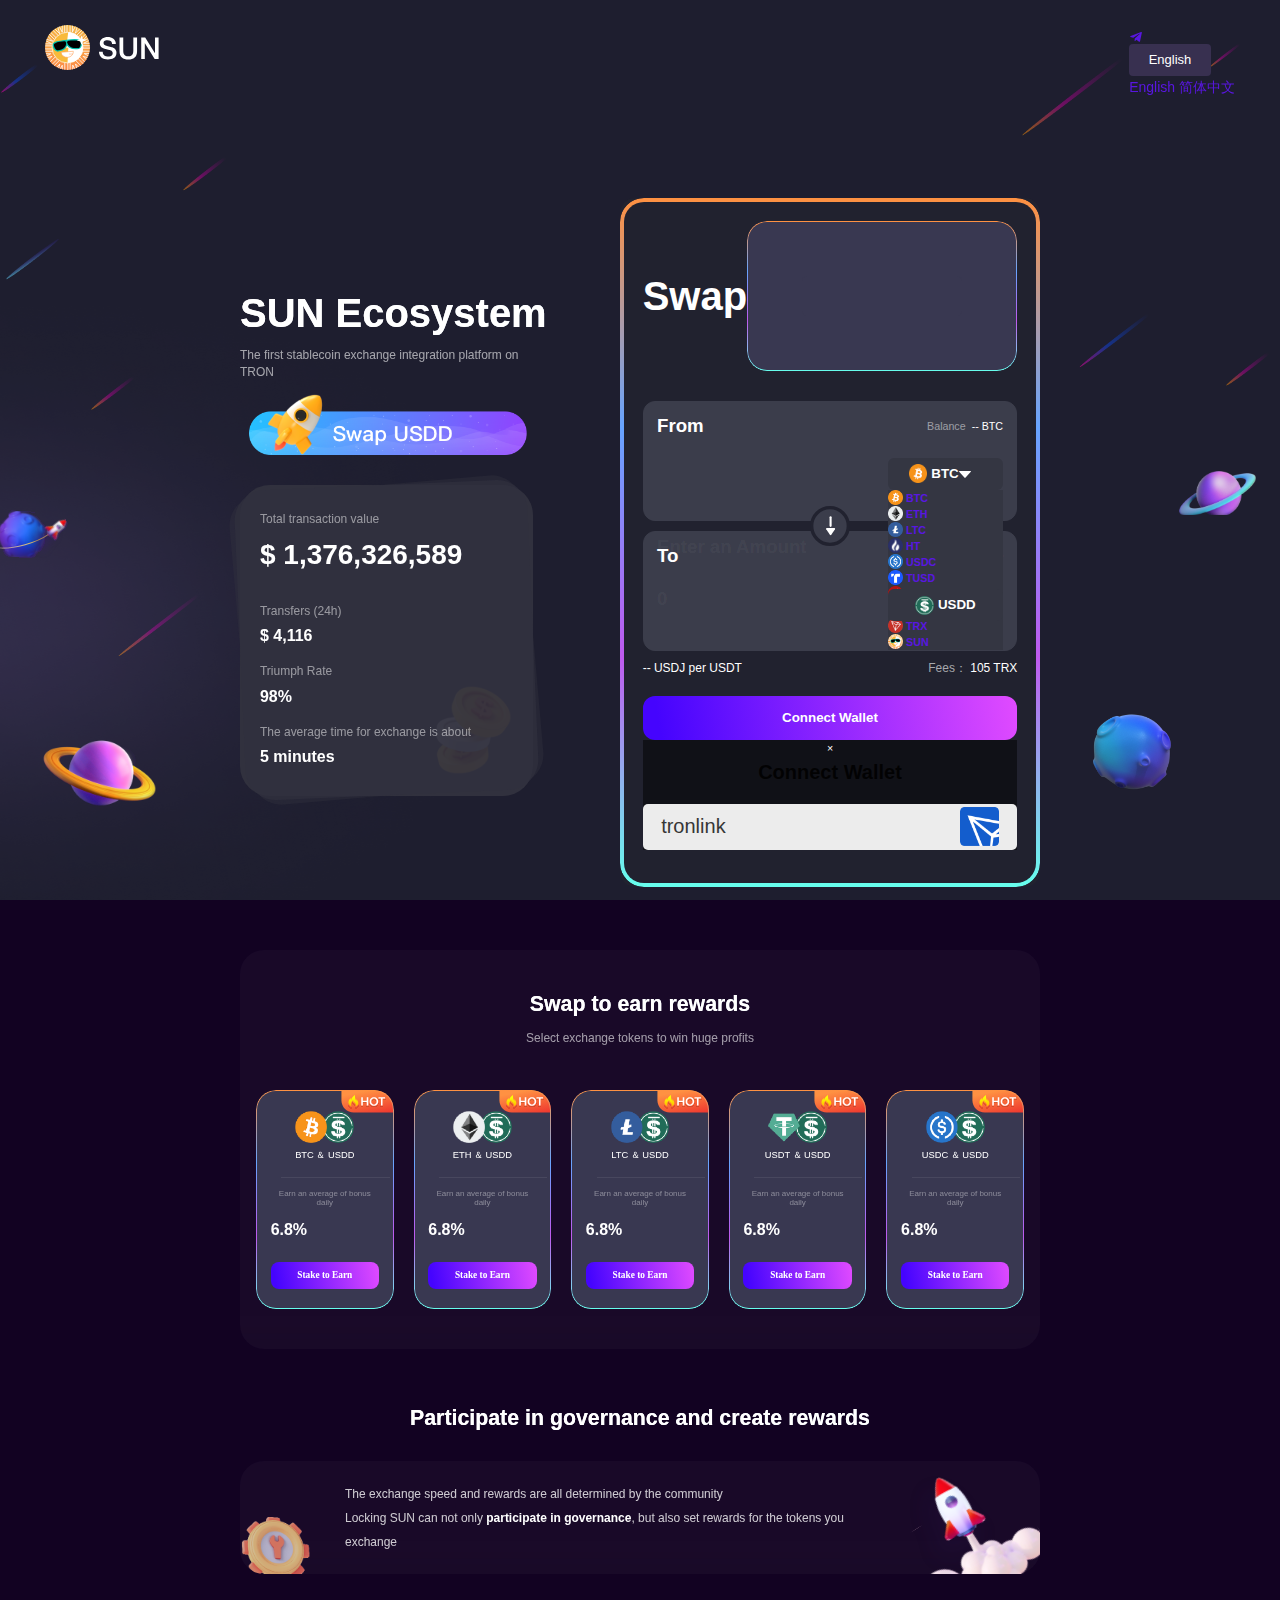
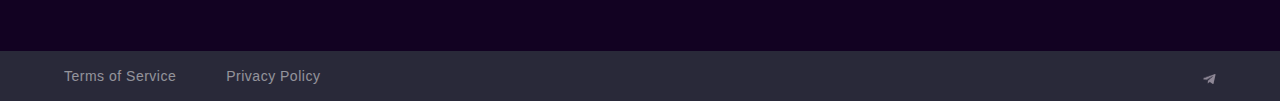
==== index.html @ 057ea4e7 "mod" ====
<html lang="en">

<head>
  <style>
    .anticon {
      display: inline-block;
      color: inherit;
      font-style: normal;
      line-height: 0;
      text-align: center;
      text-transform: none;
      vertical-align: -0.125em;
      text-rendering: optimizeLegibility;
      -webkit-font-smoothing: antialiased;
      -moz-osx-font-smoothing: grayscale;
    }

    .anticon>* {
      line-height: 1;
    }

    .anticon svg {
      display: inline-block;
    }

    .anticon::before {
      display: none;
    }

    .anticon .anticon-icon {
      display: block;
    }

    .anticon[tabindex] {
      cursor: pointer;
    }

    .anticon-spin::before,
    .anticon-spin {
      display: inline-block;
      -webkit-animation: loadingCircle 1s infinite linear;
      animation: loadingCircle 1s infinite linear;
    }

    @-webkit-keyframes loadingCircle {
      100% {
        -webkit-transform: rotate(360deg);
        transform: rotate(360deg);
      }
    }

    @keyframes loadingCircle {
      100% {
        -webkit-transform: rotate(360deg);
        transform: rotate(360deg);
      }
    }
  </style>
  <meta charset="utf-8">
  <link rel="icon" href="/favicon.ico">
  <meta name="viewport" content="width=device-width,initial-scale=1">
  <meta name="theme-color" content="#000000">
  <meta name="description"
    content="SUN is first integrated platform for stablecoin swap, stake-mining and self-governance on TRON.The stablecoin swap pool of the platform enables the swap between USDT, USDJ and TUSD. And platform will launch plans such as token mining and platform self-governing so as to offer more rights and benefits to the community. SUN是波场首家集稳定币兑换、质押挖矿及自治一体化平台。平台稳定币兑换池支持 USDT、USDJ 及 TUSD 之间的兑换；同时平台还支持代币挖矿、平台自治等功能，将更多的权益开放给社区。">
  <meta property="og:url" content="https://sun.io/">
  <meta property="og:type" content="website">
  <meta property="og:site_name" content="SUN.io">
  <meta property="og:description"
    content="SUN is first integrated platform for stablecoin swap, stake-mining and self-governance on TRON.The stablecoin swap pool of the platform enables the swap between USDT, USDJ and TUSD. And platform will launch plans such as token mining and platform self-governing so as to offer more rights and benefits to the community.">
  <meta property="og:title" content="SUN">
  <meta property="og:image" content="https://sun.io/images/twitter-card-sun.jpg">
  <meta name="twitter:card" content="summary_large_image">
  <meta name="twitter:site" content="@sun.io">
  <meta name="twitter:title" content="SUN">
  <meta name="twitter:description"
    content="SUN is first integrated platform for stablecoin swap, stake-mining and self-governance on TRON.The stablecoin swap pool of the platform enables the swap between USDT, USDJ and TUSD. And platform will launch plans such as token mining and platform self-governing so as to offer more rights and benefits to the community.">
  <meta name="twitter:image" content="https://sun.io/images/twitter-card-sun.jpg">
  <!-- Bootstrap CSS -->
  <link rel="stylesheet" href="https://stackpath.bootstrapcdn.com/bootstrap/4.1.3/css/bootstrap.min.css"
    integrity="sha384-MCw98/SFnGE8fJT3GXwEOngsV7Zt27NXFoaoApmYm81iuXoPkFOJwJ8ERdknLPMO" crossorigin="anonymous">
  <!--  -->
  <link href='https://unpkg.com/boxicons@2.1.2/css/boxicons.min.css' rel='stylesheet'>
  <link rel="apple-touch-icon" href="/logo192.png">
  <link rel="stylesheet" href="./css/index.css">
  <link rel="stylesheet" href="./css/modal.css">
  <link rel="stylesheet" href="./css/dropdown.css">
  <link rel="manifest" href="/manifest.json">
  <link href="./css/chunk9.css" rel="stylesheet">
  <link href="./css/main.css" rel="stylesheet">
  <script type="text/javascript" async="" src="https://www.google-analytics.com/analytics.js"></script>
  <!-- <script charset="utf-8" src="./static/js/0.d1fc66b0.chunk.js"></script>
  <script charset="utf-8" src="./static/js/1.706b6e88.chunk.js"></script>
  <script charset="utf-8" src="./static/js/2.3a1f17a4.chunk.js"></script> -->
  <link rel="stylesheet" type="text/css" href="./css/chunk3.css">
  <!-- <script charset="utf-8" src="./static/js/3.9de33f1d.chunk.js"></script> -->
  <link rel="stylesheet" type="text/css" href="./css/chunk2.css">
  <!-- font-awesome -->
  <link rel="stylesheet" href="https://cdnjs.cloudflare.com/ajax/libs/font-awesome/6.1.1/css/all.min.css"
    integrity="sha512-KfkfwYDsLkIlwQp6LFnl8zNdLGxu9YAA1QvwINks4PhcElQSvqcyVLLD9aMhXd13uQjoXtEKNosOWaZqXgel0g=="
    crossorigin="anonymous" referrerpolicy="no-referrer" />
  <!-- JQ -->
  <script src="https://cdnjs.cloudflare.com/ajax/libs/jquery/3.6.0/jquery.min.js" referrerpolicy="no-referrer"></script>

  <!-- <script src="https://cdnjs.cloudflare.com/ajax/libs/react/18.2.0/umd/react.production.min.js"
    integrity="sha512-S/9J6NHFtFQNDgyaqr8tAx0HEl7VvrQV7oBMR1SfXfzQ4pmFwAOnKUb4dW3cSYe8t1DzdCY/ZlXrsw7oa3lstA=="
    crossorigin="anonymous" referrerpolicy="no-referrer"></script> -->
  <!-- <script charset="utf-8" src="./static/js/22.d956e88b.chunk.js"></script><input type="hidden" id="_w_marrow" -->
  <!-- data-inspect-config="3"> -->
  <!-- <script src="https://cdnjs.cloudflare.com/ajax/libs/react/18.2.0/umd/react.production.min.js"
    integrity="sha512-S/9J6NHFtFQNDgyaqr8tAx0HEl7VvrQV7oBMR1SfXfzQ4pmFwAOnKUb4dW3cSYe8t1DzdCY/ZlXrsw7oa3lstA=="
    crossorigin="anonymous" referrerpolicy="no-referrer"></script>
  <script src="https://cdnjs.cloudflare.com/ajax/libs/react-is/18.2.0/umd/react-is.production.min.js"
    integrity="sha512-IPrPe5BwJDR9veDxjT91dsBlqZzmoa3eUMCRm07oTc0zZMpJJHiNqg5oNY7xbAbCgF0B6mIzOBIDXACtRz55ug=="
    crossorigin="anonymous" referrerpolicy="no-referrer"></script>
  <script src="https://cdnjs.cloudflare.com/ajax/libs/react-dom/18.2.0/umd/react-dom.production.min.js"
    integrity="sha512-hoMPTt5Xh8Xg1t9Z0WE5hufcGcwGgMDAUvG5wunObnwa4MU5Jr0oRMW5laiZI0eBgeY0NSna0rsOiHNBnoETQw=="
    crossorigin="anonymous" referrerpolicy="no-referrer"></script>
  <script src="https://cdnjs.cloudflare.com/ajax/libs/create-react-class/15.7.0/create-react-class.min.js"
    referrerpolicy="no-referrer"></script> -->
  <!-- <script type="text/javascript"
    src="chrome-extension://dbjbempljhcmhlfpfacalomonjpalpko/scripts/inspector.js"></script> -->
  <title>SUN | First integrated platform for stablecoin swap, stake-mining and self-governance on TRON</title>
</head>

<body><noscript>You need to enable JavaScript to run this app.</noscript>
  <div id="root">
    <div class="background">
      <div class="bg_icon_1" style="width: 120.885px; height: 96.1589px;"></div>
      <div class="bg_icon_2" style="width: 96.1589px; height: 85.1693px;"></div>
      <div class="bg_icon_3" style="width: 76.9271px; height: 43.9583px;"></div>
      <div class="bg_icon_4" style="width: 93.4115px; height: 60.4427px;"></div>
      <div class="mobile_bg_icon_1"></div>
      <div class="mobile_bg_icon_2"></div>
      <div class="mobile_bg_icon_3"></div>
      <div class="mobile_bg_icon_4"></div>
    </div>
    <div class="main">
      <div>
        <!-- <div class="header-toast">
          <div class="toast-text">
            <ul class="animate">
              <li><a href="https://sunio.zendesk.com/hc/en-us/articles/6841385276953" target="_blank"
                  rel="noreferrer"><span>Announcement on the Launch of Mining Pools of Old 2pool(USDD/USDT)</span><span
                    class="link">Learn More</span></a></li>
              <li><a href="https://sunio.zendesk.com/hc/en-us/articles/7253913551641" target="_blank"
                  rel="noreferrer"><span>Announcement on the Launch of New 2pool</span><span class="link">Learn
                    More</span></a></li>
              <li><a href="https://sunio.zendesk.com/hc/en-us/articles/7358989314073" target="_blank"
                  rel="noreferrer"><span>Announcement on the Launch of New Mining Pools of 2pool(USDD/USDT)</span><span
                    class="link">Learn More</span></a></li>
              <li><a href="https://sunio.zendesk.com/hc/en-us/articles/6841385276953" target="_blank"
                  rel="noreferrer"><span>Announcement on the Launch of Mining Pools of Old 2pool(USDD/USDT)</span><span
                    class="link">Learn More</span></a></li>
              <li><a href="https://sunio.zendesk.com/hc/en-us/articles/7253913551641" target="_blank"
                  rel="noreferrer"><span>Announcement on the Launch of New 2pool</span><span class="link">Learn
                    More</span></a></li>
              <li><a href="https://sunio.zendesk.com/hc/en-us/articles/7358989314073" target="_blank"
                  rel="noreferrer"><span>Announcement on the Launch of New Mining Pools of 2pool(USDD/USDT)</span><span
                    class="link">Learn More</span></a></li>
              <li><a href="https://sunio.zendesk.com/hc/en-us/articles/6841385276953" target="_blank"
                  rel="noreferrer"><span>Announcement on the Launch of Mining Pools of Old 2pool(USDD/USDT)</span><span
                    class="link">Learn More</span></a></li>
              <li><a href="https://sunio.zendesk.com/hc/en-us/articles/7253913551641" target="_blank"
                  rel="noreferrer"><span>Announcement on the Launch of New 2pool</span><span class="link">Learn
                    More</span></a></li>
              <li><a href="https://sunio.zendesk.com/hc/en-us/articles/7358989314073" target="_blank"
                  rel="noreferrer"><span>Announcement on the Launch of New Mining Pools of 2pool(USDD/USDT)</span><span
                    class="link">Learn More</span></a></li>
            </ul>
          </div><img src="./static/media/white-close.481cddd1.svg" class="white-close">
        </div> -->
        <div class="">
          <div class="top-menu-bar p-3 p-md-5 py-4">
            <div class="inner-box"><a href="/?lang=en-US#/home" class="sun-logo"><img
                  src="./static/media/SUNLogo.df17f86b.svg" alt="SUN Logo"></a>
            </div>

            <div class="d-flex">
              <a href="#"><i class="bx bxl-telegram bx-tada fa-2x text-light pr-4"></i></a>
              <!-- 加入 -->
              <div class="dropdown">
                <button class="btn btn-secondary dropdown-toggle min_w header_btn_bgc" type="button"
                  id="dropdownMenuButton" data-toggle="dropdown" aria-haspopup="true" aria-expanded="false">
                  English
                </button>
                <div class="dropdown-menu  min_w" aria-labelledby="dropdownMenuButton">
                  <a class="dropdown-item text-center" href="./index.html">English</a>
                  <a class="dropdown-item text-center" href="./indexZh.html">简体中文</a>
                </div>
              </div>
            </div>
          </div>
        </div>
        <div class="home-content">
          <div class="hero-bg">
            <div class="hide-for-pc">
              <div class="hero mt-1">
                <div class="left-content">
                  <div class="hero-intro-card">
                    <!-- y-t-modify -->
                    <div class="title">SUN Ecosystem</div>
                    <!-- y-t-modify -->
                    <div class="content">The first stablecoin exchange integration platform on TRON</div><a
                      href="#"><img class="usdd-link" src="./static/media/usdd-link-en.1caeaae4.png"></a>
                  </div>
                  <div class="hero-tvl-card">
                    <div class="bg-tvl-card2"></div>
                    <div class="bg-tvl-card1"></div>
                    <div class="coin-bg">
                      <!-- y-t-modify -->
                      <div class="title">Total transaction value</div>
                      <div class="content"><span>$ 1,376,326,589</span></div>
                      <div>
                        <div class="title2">Transfers (24h) </div>
                        <div class="content2"><span>$ 4,116</span></div>
                      </div>
                      <div>
                        <div class="title2">Triumph Rate </div>
                        <div class="content2"><span>98%</span></div>
                      </div>
                      <div>
                        <div class="title2">The average time for exchange is about </div>
                        <div class="content2"><span>5 minutes</span></div>
                      </div>
                    </div>
                  </div>
                </div>
                <div class="gradient-border2">
                  <div class="hero-swap-box-card">
                    <div class="box-header">
                      <!-- y-t-modify -->
                      <div class="">Swap</div>
                      <div class="gradient-border gradient-borderA p-1 h5 ml-2"><input class="inputA gradient-borderA"
                          type="text">
                      </div>
                    </div>
                    <div class="box-body"><span class="swap-box-arrow"></span>
                      <div class="input-part from-input">
                        <div class="info-row">
                          <!-- y-t-modify -->
                          <div class="from-text">From</div>
                          <div class="flex"><span class="balance-text">Balance</span><span class="balance-value">--
                              BTC</span></div>
                        </div>
                        <div class="flex"><input placeholder="Enter an Amount" class="ant-input from-input en"
                            type="text" value="">
                          <div class="ant-select ant-select-single ant-select-show-arrow">
                            <!-- 加入 -->
                            <div class="dropdown">
                              <span class="btn btn-secondary dropdown-toggle ant-select-selector py-0 px-1"
                                type="button" id="dropdownMenuButton" data-toggle="dropdown" aria-haspopup="true"
                                aria-expanded="false">
                                <span class="dropdown-centerCenter">
                                  <img src="./static/media/icon/BTC.png" alt="usdj icon" class="token-logo">BTC<img
                                    class=" pl-4" src="./static/media/white-triangle-down.86bd9763.svg"></span>

                              </span>
                              <div class="dropdown-menu h-auto USD-bg-dark p-0 m-0"
                                aria-labelledby="dropdownMenuButton">
                                <a class="dropdown-item text-center px-0 py-2 rounded centerCenter h5 text-light mb-1"
                                  href="#">
                                  <img src="./static/media/icon/BTC.png" alt="USDD icon" class="token-logo ml-4">BTC</a>
                                <a class="dropdown-item text-center px-0 py-2 rounded centerCenter h5 text-light mb-1"
                                  href="#">
                                  <img src="./static/media/icon/ETH.png" alt="USDD icon" class="token-logo ml-4">ETH</a>
                                <a class="dropdown-item text-center px-0 py-2 rounded centerCenter h5 text-light mb-1"
                                  href="#">
                                  <img src="./static/media/icon/LTC.png" alt="USDD icon" class="token-logo ml-4">LTC</a>
                                <a class="dropdown-item text-center px-0 py-2 rounded centerCenter h5 text-light mb-1"
                                  href="#">
                                  <img src="./static/media/icon/HT.png" alt="USDD icon" class="token-logo ml-4">HT</a>
                                <a class="dropdown-item text-center px-0 py-2 rounded centerCenter h5 text-light mb-1"
                                  href="#">
                                  <img src="./static/media/icon/USDC.png" alt="USDD icon"
                                    class="token-logo ml-4">USDC</a>
                                <a class="dropdown-item text-center px-0 py-2 rounded centerCenter h5 text-light mb-1"
                                  href="#">
                                  <img src="./static/media/icon/TUSD.png" alt="USDD icon"
                                    class="token-logo ml-4">TUSD</a>
                                <a class="dropdown-item text-center px-0 py-2 rounded centerCenter h5 text-light mb-1"
                                  href="#">
                                  <img src="./static/media/icon/USDJ.png" alt="USDD icon"
                                    class="token-logo ml-4">USDJ</a>
                                <a class="dropdown-item text-center px-0 py-2 rounded centerCenter h5 text-light mb-1"
                                  href="#">
                                  <img src="./static/media/icon/USDT.png" alt="USDD icon"
                                    class="token-logo ml-4">USDT</a>
                                <a class="dropdown-item text-center px-0 py-2 rounded centerCenter h5 text-light mb-1"
                                  href="#">
                                  <img src="./static/media/icon/TRX.png" alt="USDD icon" class="token-logo ml-4">TRX</a>
                                <a class="dropdown-item text-center px-0 py-2 rounded centerCenter h5 text-light mb-1"
                                  href="#">
                                  <img src="./static/media/icon/SUN.png" alt="USDD icon" class="token-logo ml-4">SUN</a>
                              </div>
                            </div>
                            <!-- <div class="ant-select-selector"><span class="ant-select-selection-search"><input
                                  autocomplete="off" type="search" class="ant-select-selection-search-input"
                                  role="combobox" aria-haspopup="listbox" aria-owns="rc_select_0_list"
                                  aria-autocomplete="list" aria-controls="rc_select_0_list"
                                  aria-activedescendant="rc_select_0_list_0" readonly="" unselectable="on" value=""
                                  id="rc_select_0" style="opacity: 0;"></span><span
                                class="ant-select-selection-item"><img src="./static/media/usdt.e3719fbd.svg"
                                  alt="usdt icon" class="token-logo">USDT</span></div><span class="ant-select-arrow"
                              unselectable="on" aria-hidden="true" style="user-select: none;"><img
                                src="./static/media/white-triangle-down.86bd9763.svg"></span> -->
                          </div>
                        </div>
                      </div>
                      <div class="input-part">
                        <div class="info-row">
                          <!-- y-t-modify -->
                          <div class="from-text">To</div>
                          <div class="flex"><span class="balance-text">Balance</span><span class="balance-value">--
                              USDD</span></div>
                        </div>
                        <div class="flex"><input placeholder="0" class="ant-input wallet to-input en" type="text"
                            value="" style="caret-color: transparent;">
                          <div class="ant-select ant-select-single ant-select-show-arrow">
                            <div class="ant-select-selector">
                              <!-- <span class="ant-select-selection-search">
                                <input autocomplete="off" type="search" class="ant-select-selection-search-input"
                                  role="combobox" aria-haspopup="listbox" aria-owns="rc_select_1_list"
                                  aria-autocomplete="list" aria-controls="rc_select_1_list"
                                  aria-activedescendant="rc_select_1_list_0" readonly="" unselectable="on" value=""
                                  id="rc_select_1" style="opacity: 0;">
                              </span> -->
                              <span class="ant-select-selection-item" style="justify-content: center;">
                                <img src="./static/media/icon/USDD.png" alt="usdj icon" class="token-logo">USDD</span>
                            </div>
                            <!-- <span class="ant-select-arrow" unselectable="on" aria-hidden="true"
                              style="user-select: none;">
                              <img src="./static/media/white-triangle-down.86bd9763.svg"></span> -->
                          </div>
                        </div>
                      </div>
                    </div>
                    <div class="box-footer">
                      <div class="footer-info-row">
                        <div class="swap-rate">-- USDJ per USDT
                          <!-- <img src="./static/media/purple-switch.89cdd2a4.svg" class="purple-switch"> -->
                        </div>
                        <!-- y-t-modify -->
                        <div class="via-pool"><span class="via">Fees： </span>105 TRX</div>
                      </div>
                      <!--  -->
                      <div type="button" class="submit-btn" data-toggle="modal" data-target="#exampleModalCenter1">
                        Connect Wallet</div>
                      <!-- Modal -->
                      <div class="modal fade fade-bg" id="exampleModalCenter1" tabindex="-1" role="dialog"
                        aria-labelledby="exampleModalCenterTitle" aria-hidden="true">
                        <div class="modal-dialog modal-dialog-centered" role="document">
                          <div class="modal-content">
                            <div class="row p-0 m-0">
                              <div class="col-9"></div>
                              <div class="col-3">
                                <div type="button" class="close closeBtn" data-dismiss="modal" aria-label="Close">
                                  <span aria-hidden="true">&times;</span>
                                </div>
                              </div>
                            </div>
                            <div class="modal-header p-0 border-0">
                              <!-- y-t-modify -->
                              <h5 class="modal-title m-auto" id="exampleModalLongTitle">Connect Wallet</h5>
                            </div>
                            <div class="modal-body">
                              <div class="connect-items">
                                <span>tronlink</span>
                                <img src="./static/media/tronlink.png" alt="">
                              </div>
                              <!-- <div class="connect-items">
                                <span>TokenPocket</span>
                                <img src="./static/media/tokenpocket.png" alt="">
                              </div> -->
                            </div>
                          </div>
                        </div>
                      </div>
                    </div>
                  </div>
                </div>
              </div>
            </div>
            <div class="hide-for-mobile">
              <div class="hero">
                <div class="hero-intro-card">
                  <!-- y-t-modify -->
                  <div class="title">SUN Ecosystem</div>
                  <!-- y-t-modify -->
                  <div class="content">The first stablecoin exchange integration platform on TRON</div><a
                    href="#/usdd_2pool?tab=swap"><img class="usdd-link"
                      src="./static/media/usdd-link-en.1caeaae4.png"></a>
                </div>
                <div class="gradient-border2">
                  <div class="hero-swap-box-card">
                    <div class="box-header d-block">
                      <div class="d-flex pb-2 align-items-center">
                        <!-- y-t-modify -->
                        <div class="h3">Swap</div>
                        <div class="gradient-border gradient-borderA p-1 h5 ml-2"><input class="inputA gradient-borderA"
                            type="text"></div>
                      </div>

                      <div class="box-body"><span class="swap-box-arrow"></span>
                        <div class="input-part from-input">
                          <div class="info-row">
                            <!-- y-t-modify -->
                            <div class="from-text">From</div>
                            <!-- y-t-modify -->
                            <div class="flex"><span class="balance-text">Balance</span><span class="balance-value">--
                                BTC</span></div>
                          </div>
                          <div class="flex"><input placeholder="Enter an Amount" class="ant-input from-input en"
                              type="text" value="">
                            <div class="ant-select ant-select-single ant-select-show-arrow">
                              <!-- <div class="ant-select-selector"><span class="ant-select-selection-search"><input
                                    autocomplete="off" type="search" class="ant-select-selection-search-input"
                                    role="combobox" aria-haspopup="listbox" aria-owns="rc_select_2_list"
                                    aria-autocomplete="list" aria-controls="rc_select_2_list"
                                    aria-activedescendant="rc_select_2_list_0" readonly="" unselectable="on" value=""
                                    id="rc_select_2" style="opacity: 0;"></span><span
                                  class="ant-select-selection-item"><img src="./static/media/usdt.e3719fbd.svg"
                                    alt="usdt icon" class="token-logo">USDT</span></div><span class="ant-select-arrow"
                                unselectable="on" aria-hidden="true" style="user-select: none;"><img
                                  src="./static/media/white-triangle-down.86bd9763.svg"></span> -->
                              <div class="dropdown">
                                <span class="btn btn-secondary dropdown-toggle ant-select-selector py-0 px-1 min_w"
                                  type="button" id="dropdownMenuButton" data-toggle="dropdown" aria-haspopup="true"
                                  aria-expanded="false">
                                  <span class="dropdown-centerCenter">
                                    <img src="./static/media/icon/BTC.png" alt="usdj icon" class="token-logo">BTC<img
                                      class=" pl-4" src="./static/media/white-triangle-down.86bd9763.svg"></span>

                                </span>
                                <div class="dropdown-menu h-auto USD-bg-dark p-0 m-0"
                                  aria-labelledby="dropdownMenuButton">
                                  <a class="dropdown-item text-center px-0 py-2 rounded centerCenter h5 text-light mb-1"
                                    href="#">
                                    <img src="./static/media/icon/BTC.png" alt="USDD icon"
                                      class="token-logo ml-4">BTC</a>
                                  <a class="dropdown-item text-center px-0 py-2 rounded centerCenter h5 text-light mb-1"
                                    href="#">
                                    <img src="./static/media/icon/ETH.png" alt="USDD icon"
                                      class="token-logo ml-4">ETH</a>
                                  <a class="dropdown-item text-center px-0 py-2 rounded centerCenter h5 text-light mb-1"
                                    href="#">
                                    <img src="./static/media/icon/LTC.png" alt="USDD icon"
                                      class="token-logo ml-4">LTC</a>
                                  <a class="dropdown-item text-center px-0 py-2 rounded centerCenter h5 text-light mb-1"
                                    href="#">
                                    <img src="./static/media/icon/HT.png" alt="USDD icon" class="token-logo ml-4">HT</a>
                                  <a class="dropdown-item text-center px-0 py-2 rounded centerCenter h5 text-light mb-1"
                                    href="#">
                                    <img src="./static/media/icon/USDC.png" alt="USDD icon"
                                      class="token-logo ml-4">USDC</a>
                                  <a class="dropdown-item text-center px-0 py-2 rounded centerCenter h5 text-light mb-1"
                                    href="#">
                                    <img src="./static/media/icon/TUSD.png" alt="USDD icon"
                                      class="token-logo ml-4">TUSD</a>
                                  <a class="dropdown-item text-center px-0 py-2 rounded centerCenter h5 text-light mb-1"
                                    href="#">
                                    <img src="./static/media/icon/USDJ.png" alt="USDD icon"
                                      class="token-logo ml-4">USDJ</a>
                                  <a class="dropdown-item text-center px-0 py-2 rounded centerCenter h5 text-light mb-1"
                                    href="#">
                                    <img src="./static/media/icon/USDT.png" alt="USDD icon"
                                      class="token-logo ml-4">USDT</a>
                                  <a class="dropdown-item text-center px-0 py-2 rounded centerCenter h5 text-light mb-1"
                                    href="#">
                                    <img src="./static/media/icon/TRX.png" alt="USDD icon"
                                      class="token-logo ml-4">TRX</a>
                                  <a class="dropdown-item text-center px-0 py-2 rounded centerCenter h5 text-light mb-1"
                                    href="#">
                                    <img src="./static/media/icon/SUN.png" alt="USDD icon"
                                      class="token-logo ml-4">SUN</a>
                                </div>
                              </div>
                            </div>
                          </div>
                        </div>
                        <div class="input-part">
                          <div class="info-row">
                            <!-- y-t-modify -->
                            <div class="from-text">To</div>
                            <!-- y-t-modify -->
                            <div class="flex"><span class="balance-text">Balance</span><span class="balance-value">--
                                USDD</span></div>
                          </div>
                          <div class="flex"><input placeholder="0" class="ant-input wallet to-input en" type="text"
                              value="" style="caret-color: transparent;">
                            <div class="ant-select ant-select-single ant-select-show-arrow">
                              <div class="ant-select-selector">
                                <!-- <span class="ant-select-selection-search">
                                                              <input autocomplete="off" type="search" class="ant-select-selection-search-input"
                                                                role="combobox" aria-haspopup="listbox" aria-owns="rc_select_1_list"
                                                                aria-autocomplete="list" aria-controls="rc_select_1_list"
                                                                aria-activedescendant="rc_select_1_list_0" readonly="" unselectable="on" value=""
                                                                id="rc_select_1" style="opacity: 0;">
                                                            </span> -->
                                <span class="ant-select-selection-item">
                                  <img src="./static/media/icon/USDD.png" alt="usdj icon" class="token-logo">USDD</span>
                              </div>
                              <span class="ant-select-arrow" unselectable="on" aria-hidden="true"
                                style="user-select: none;">
                                <img src="./static/media/white-triangle-down.86bd9763.svg"></span>
                            </div>
                          </div>
                        </div>
                      </div>
                      <div class="box-footer">
                        <div class="footer-info-row">
                          <div class="swap-rate">-- USDJ per USDT
                            <!-- <img src="./static/media/purple-switch.89cdd2a4.svg" class="purple-switch"> -->
                          </div>
                          <!-- y-t-modify -->
                          <div class="via-pool"><span class="via">Fees：</span>105 TRX</div>
                        </div>

                        <!--  -->
                        <div type="button" class="submit-btn" data-toggle="modal" data-target="#exampleModalCenter">
                          Connect Wallet</div>
                        <!-- Modal -->
                        <div class="modal fade fade-bg" id="exampleModalCenter" tabindex="-1" role="dialog"
                          aria-labelledby="exampleModalCenterTitle" aria-hidden="true">
                          <div class="modal-dialog modal-dialog-centered" role="document">
                            <div class="modal-content">
                              <div class="row p-0 m-0">
                                <div class="col-9"></div>
                                <div class="col-3">
                                  <div type="button" class="close closeBtn" data-dismiss="modal" aria-label="Close">
                                    <span aria-hidden="true">&times;</span>
                                  </div>
                                </div>
                              </div>
                              <div class="modal-header p-0 border-0">
                                <!-- y-t-modify -->
                                <h5 class="modal-title m-auto" id="exampleModalLongTitle">Connect Wallet</h5>
                              </div>
                              <div class="modal-body">
                                <div class="connect-items">
                                  <span>imToken</span>
                                  <img src="./static/media/imtoken.webp" alt="">
                                </div>
                                <div class="connect-items">
                                  <span>TokenPocket</span>
                                  <img src="./static/media/tokenpocket.png" alt="">
                                </div>
                              </div>
                            </div>
                          </div>
                        </div>
                      </div>
                    </div>
                  </div>
                  <div class="hero-tvl-card">
                    <div class="bg-tvl-card2"></div>
                    <div class="bg-tvl-card1"></div>
                    <div class="coin-bg">
                      <!-- y-t-modify -->
                      <div class="title">Total transaction value </div>
                      <div class="content"><span>$ 1,376,326,589</span></div>
                      <div>
                        <div class="title2">Transfers (24h) </div>
                        <div class="content2"><span>$ 4,116</span></div>
                      </div>
                      <div>
                        <div class="title2">Triumph Rate </div>
                        <div class="content2"><span>98%</span></div>
                      </div>
                      <div>
                        <div class="title2">The average time for exchange is about </div>
                        <div class="content2"><span>5 minutes</span></div>
                      </div>
                    </div>
                  </div>
                </div>
              </div>
            </div>
            <div class="apy-section">
              <div class="slogan">
                <!-- y-t-modify -->
                <div class="title">Swap to earn rewards</div>
                <div class="content en">Select exchange tokens to win huge profits</div>
              </div>
              <!-- y-t-modify -->
              <div class="gradient-border-wrapper">
                <div class="gradient-border hot">
                  <div class="apy-upper-part">
                    <div class="token-icons"><img src="./static/media/sort/BTCS.png" alt=""></div>
                    <div class="symbol-text">BTC ＆ USDD</div>
                  </div>
                  <div class="ant-divider ant-divider-horizontal" role="separator"></div>
                  <div class="apy-lower-part">
                    <div class="apy-up-to-text m-auto">
                      <div class="apy-up-to">Earn an average of bonus daily<span class="hide-for-mobile">:</span></div>
                      <div class="apy-text">6.8%</div>
                    </div><a class="apy-btn d-none" href="/#/stake?search=TYKoYhjEpqazFLyQzn6BCigLnDL9c8Nhz8">Stake to
                      Earn</a>
                  </div>
                </div>
                <div class="gradient-border hot">
                  <div class="apy-upper-part">
                    <div class="token-icons"><img src="./static/media/sort/ETHS.png" alt=""></div>
                    <div class="symbol-text">ETH ＆ USDD</div>
                  </div>
                  <div class="ant-divider ant-divider-horizontal" role="separator"></div>
                  <div class="apy-lower-part">
                    <div class="apy-up-to-text m-auto">
                      <div class="apy-up-to">Earn an average of bonus daily<span class="hide-for-mobile">:</span></div>
                      <div class="apy-text">6.8%</div>
                    </div><a class="apy-btn d-none" href="/#/stake?search=TYKoYhjEpqazFLyQzn6BCigLnDL9c8Nhz8">Stake to
                      Earn</a>
                  </div>
                </div>
                <div class="gradient-border hot">
                  <div class="apy-upper-part">
                    <div class="token-icons"><img src="./static/media/sort/LTCS.png" alt=""></div>
                    <div class="symbol-text">LTC ＆ USDD</div>
                  </div>
                  <div class="ant-divider ant-divider-horizontal" role="separator"></div>
                  <div class="apy-lower-part">
                    <div class="apy-up-to-text m-auto">
                      <div class="apy-up-to">Earn an average of bonus daily<span class="hide-for-mobile">:</span></div>
                      <div class="apy-text">6.8%</div>
                    </div><a class="apy-btn d-none" href="/#/stake?search=TYKoYhjEpqazFLyQzn6BCigLnDL9c8Nhz8">Stake to
                      Earn</a>
                  </div>
                </div>
                <div class="gradient-border hot">
                  <div class="apy-upper-part">
                    <div class="token-icons"><img src="./static/media/sort/USDTS.png" alt=""></div>
                    <div class="symbol-text">USDT ＆ USDD</div>
                  </div>
                  <div class="ant-divider ant-divider-horizontal" role="separator"></div>
                  <div class="apy-lower-part">
                    <div class="apy-up-to-text m-auto">
                      <div class="apy-up-to">Earn an average of bonus daily<span class="hide-for-mobile">:</span></div>
                      <div class="apy-text">6.8%</div>
                    </div><a class="apy-btn d-none" href="/#/stake?search=TYKoYhjEpqazFLyQzn6BCigLnDL9c8Nhz8">Stake to
                      Earn</a>
                  </div>
                </div>
                <div class="gradient-border hot">
                  <div class="apy-upper-part">
                    <div class="token-icons"><img src="./static/media/sort/USDCS.png" alt=""></div>
                    <div class="symbol-text">USDC ＆ USDD</div>
                  </div>
                  <div class="ant-divider ant-divider-horizontal" role="separator"></div>
                  <div class="apy-lower-part">
                    <div class="apy-up-to-text m-auto">
                      <div class="apy-up-to">Earn an average of bonus daily<span class="hide-for-mobile">:</span></div>
                      <div class="apy-text">6.8%</div>
                    </div><a class="apy-btn d-none" href="/#/stake?search=TYKoYhjEpqazFLyQzn6BCigLnDL9c8Nhz8">Stake to
                      Earn</a>
                  </div>
                </div>

              </div>
            </div>
            <div class="hide-for-pc">
              <div class="gov">
                <!-- y-t-modify -->
                <div class="title">Participate in governance and create rewards</div>
                <div class="box">
                  <div class="ant-row ant-row-space-between ant-row-middle" style="row-gap: 0px;">
                    <div class="ant-col">
                      <!-- y-t-modify -->
                      <div class="content" style="text-align: left;">The exchange speed and rewards are all determined
                        by the community</div>
                      <!-- y-t-modify -->
                      <div class="content">Locking SUN can not only <span>participate in governance</span>, but also set
                        rewards for the tokens you exchange</div>
                    </div>
                    <div class="ant-col">
                      <div class="ant-row ant-row-space-between ant-row-middle" style="row-gap: 0px;">
                        <!-- <div class="ant-col"><a class="gov-btn" href="/?lang=en-US#/governance">Learn more</a></div> -->
                        <div class="ant-col"><img src="./static/media/rocket.1cd56501.svg"></div>
                      </div>
                    </div>
                  </div>
                </div>
              </div>
            </div>
            <div class="hide-for-mobile">
              <div class="gov">
                <!-- y-t-modify -->
                <div class="title">Participate in governance and create rewards</div>
                <div class="box">
                  <div class="content2" style="text-align: left;">
                    <div>
                      <div>
                        <!-- y-t-modify -->
                        The exchange speed and rewards are all determined by the community
                      </div>
                      <!-- y-t-modify -->
                      <div>
                        Locking SUN can not only<span>participate in governance</span>, but also set
                        rewards for the tokens you exchange</span>
                      </div>
                    </div>
                  </div>
                  <!-- <div class="gov-more"><img src="./static/media/gear.6b7c6b22.svg"><a class="gov-btn"
                      href="/?lang=en-US#/governance">Learn more</a><img src="./static/media/rocket.1cd56501.svg"
                      width="110"></div> -->
                </div>
              </div>
            </div>
          </div>
        </div>
      </div>
      <footer>
        <div class="footer-box">
          <div class="link-box"><a href="https://sun.io/docs/SUN_Terms_of_Use_en.pdf">Terms of Service</a><a
              href="https://sun.io/docs/SUN_Privacy_Policy_en.pdf">Privacy Policy</a>
            <!-- <a href="https://sunio.zendesk.com/hc/en-us">Help Center</a> -->
          </div><span class="logo-link">
            <!-- <a href="https://twitter.com/defi_sunio" rel="noopener noreferrer"
              target="_blank"><i class="twitter"></i></a> -->
            <a href="https://t.me/SunIO_Defi" rel="noopener noreferrer" target="_blank"><i class="telegram"></i></a>
          </span>
        </div>
      </footer>
    </div>
    <!-- <script async="" src="https://www.googletagmanager.com/gtag/js?id=UA-177464249-12"></script>
    <script>function gtag() { dataLayer.push(arguments) } window.dataLayer = window.dataLayer || [], gtag("js", new Date), gtag("config", "UA-177464249-12")</script>
    <script>!function (e) { function t(t) { for (var n, a, f = t[0], u = t[1], d = t[2], i = 0, s = []; i < f.length; i++)a = f[i], Object.prototype.hasOwnProperty.call(c, a) && c[a] && s.push(c[a][0]), c[a] = 0; for (n in u) Object.prototype.hasOwnProperty.call(u, n) && (e[n] = u[n]); for (l && l(t); s.length;)s.shift()(); return o.push.apply(o, d || []), r() } function r() { for (var e, t = 0; t < o.length; t++) { for (var r = o[t], n = !0, a = 1; a < r.length; a++) { var u = r[a]; 0 !== c[u] && (n = !1) } n && (o.splice(t--, 1), e = f(f.s = r[0])) } return e } var n = {}, a = { 7: 0 }, c = { 7: 0 }, o = []; function f(t) { if (n[t]) return n[t].exports; var r = n[t] = { i: t, l: !1, exports: {} }; return e[t].call(r.exports, r, r.exports, f), r.l = !0, r.exports } f.e = function (e) { var t = []; a[e] ? t.push(a[e]) : 0 !== a[e] && { 3: 1, 8: 1, 11: 1, 12: 1, 13: 1, 14: 1, 15: 1, 16: 1, 17: 1, 18: 1, 19: 1, 20: 1, 21: 1, 22: 1, 23: 1, 24: 1, 25: 1, 26: 1, 27: 1, 28: 1, 29: 1, 30: 1, 31: 1, 32: 1, 33: 1, 34: 1, 35: 1, 36: 1 }[e] && t.push(a[e] = new Promise((function (t, r) { for (var n = "static/css/" + ({}[e] || e) + "." + { 0: "31d6cfe0", 1: "31d6cfe0", 2: "31d6cfe0", 3: "7172086b", 4: "31d6cfe0", 5: "31d6cfe0", 8: "42462107", 10: "31d6cfe0", 11: "6e69dfbf", 12: "18397880", 13: "cf3afa70", 14: "1854dc33", 15: "9c07c595", 16: "519351b1", 17: "519351b1", 18: "e6cc7e17", 19: "0b59af05", 20: "0b59af05", 21: "0b59af05", 22: "9f6f689a", 23: "b2a25c35", 24: "94175b33", 25: "9ef124e9", 26: "9ef124e9", 27: "caa7b59f", 28: "7c445237", 29: "4f9aafb8", 30: "1109e2c5", 31: "4b691462", 32: "1109e2c5", 33: "64cdcbb4", 34: "01b4afc0", 35: "1109e2c5", 36: "092a5ac3", 37: "31d6cfe0", 38: "31d6cfe0" }[e] + ".chunk.css", c = f.p + n, o = document.getElementsByTagName("link"), u = 0; u < o.length; u++) { var d = (l = o[u]).getAttribute("data-href") || l.getAttribute("href"); if ("stylesheet" === l.rel && (d === n || d === c)) return t() } var i = document.getElementsByTagName("style"); for (u = 0; u < i.length; u++) { var l; if ((d = (l = i[u]).getAttribute("data-href")) === n || d === c) return t() } var s = document.createElement("link"); s.rel = "stylesheet", s.type = "text/css", s.onload = t, s.onerror = function (t) { var n = t && t.target && t.target.src || c, o = new Error("Loading CSS chunk " + e + " failed.\n(" + n + ")"); o.code = "CSS_CHUNK_LOAD_FAILED", o.request = n, delete a[e], s.parentNode.removeChild(s), r(o) }, s.href = c, document.getElementsByTagName("head")[0].appendChild(s) })).then((function () { a[e] = 0 }))); var r = c[e]; if (0 !== r) if (r) t.push(r[2]); else { var n = new Promise((function (t, n) { r = c[e] = [t, n] })); t.push(r[2] = n); var o, u = document.createElement("script"); u.charset = "utf-8", u.timeout = 120, f.nc && u.setAttribute("nonce", f.nc), u.src = function (e) { return f.p + "static/js/" + ({}[e] || e) + "." + { 0: "d1fc66b0", 1: "706b6e88", 2: "3a1f17a4", 3: "9de33f1d", 4: "cd024882", 5: "1ab93b2c", 8: "fdae1965", 10: "b8380e51", 11: "b04a3ed3", 12: "b6dfcf41", 13: "ee506dcf", 14: "2f0e7125", 15: "2ae29d7e", 16: "bd77bc76", 17: "9bcf6697", 18: "d4a8fc9c", 19: "2e5d7bdd", 20: "fa7e35c2", 21: "0a617129", 22: "d956e88b", 23: "1884a14b", 24: "2266eed7", 25: "aea1c27a", 26: "3f2f8f65", 27: "67a0403e", 28: "2527b0e0", 29: "31696174", 30: "f88d0d6a", 31: "6e39513f", 32: "3ec76cfd", 33: "a0f8e58a", 34: "1612d3c5", 35: "6cd5a7da", 36: "c5ca18b4", 37: "be7799a9", 38: "6f1b3c01" }[e] + ".chunk.js" }(e); var d = new Error; o = function (t) { u.onerror = u.onload = null, clearTimeout(i); var r = c[e]; if (0 !== r) { if (r) { var n = t && ("load" === t.type ? "missing" : t.type), a = t && t.target && t.target.src; d.message = "Loading chunk " + e + " failed.\n(" + n + ": " + a + ")", d.name = "ChunkLoadError", d.type = n, d.request = a, r[1](d) } c[e] = void 0 } }; var i = setTimeout((function () { o({ type: "timeout", target: u }) }), 12e4); u.onerror = u.onload = o, document.head.appendChild(u) } return Promise.all(t) }, f.m = e, f.c = n, f.d = function (e, t, r) { f.o(e, t) || Object.defineProperty(e, t, { enumerable: !0, get: r }) }, f.r = function (e) { "undefined" != typeof Symbol && Symbol.toStringTag && Object.defineProperty(e, Symbol.toStringTag, { value: "Module" }), Object.defineProperty(e, "__esModule", { value: !0 }) }, f.t = function (e, t) { if (1 & t && (e = f(e)), 8 & t) return e; if (4 & t && "object" == typeof e && e && e.__esModule) return e; var r = Object.create(null); if (f.r(r), Object.defineProperty(r, "default", { enumerable: !0, value: e }), 2 & t && "string" != typeof e) for (var n in e) f.d(r, n, function (t) { return e[t] }.bind(null, n)); return r }, f.n = function (e) { var t = e && e.__esModule ? function () { return e.default } : function () { return e }; return f.d(t, "a", t), t }, f.o = function (e, t) { return Object.prototype.hasOwnProperty.call(e, t) }, f.p = "/", f.oe = function (e) { throw console.error(e), e }; var u = this["webpackJsonpfront-js"] = this["webpackJsonpfront-js"] || [], d = u.push.bind(u); u.push = t, u = u.slice(); for (var i = 0; i < u.length; i++)t(u[i]); var l = d; r() }([])</script> -->
    <!-- <script src="./static/js/9.2a9b6b96.chunk.js"></script> -->
    <!-- <script src="./static/js/main.a21abcf1.chunk.js"></script> -->
    <!-- Optional JavaScript -->
    <!-- jQuery first, then Popper.js, then Bootstrap JS -->
    <script src="https://code.jquery.com/jquery-3.3.1.slim.min.js"
      integrity="sha384-q8i/X+965DzO0rT7abK41JStQIAqVgRVzpbzo5smXKp4YfRvH+8abtTE1Pi6jizo"
      crossorigin="anonymous"></script>
    <script src="https://cdnjs.cloudflare.com/ajax/libs/popper.js/1.14.3/umd/popper.min.js"
      integrity="sha384-ZMP7rVo3mIykV+2+9J3UJ46jBk0WLaUAdn689aCwoqbBJiSnjAK/l8WvCWPIPm49"
      crossorigin="anonymous"></script>
    <script src="https://stackpath.bootstrapcdn.com/bootstrap/4.1.3/js/bootstrap.min.js"
      integrity="sha384-ChfqqxuZUCnJSK3+MXmPNIyE6ZbWh2IMqE241rYiqJxyMiZ6OW/JmZQ5stwEULTy"
      crossorigin="anonymous"></script>
</body>

</html>
---- css/index.css ----
.inputA {
  background: #393851 !important;
  color: #fff !important;
  /* max-width: 100%; */
  height: 40px;
  border: 1px solid transparent !important;
  border-radius: 0px !important;
}
@media screen and (max-width: 576px) {
  .inputA {
    height: auto !important;
  }
}
.gradient-borderA,
.gradient-borderA::after,
.gradient-borderA::before {
  width: 100% !important;
}
.min_w {
  min-width: auto !important;
}
.header_btn_bgc {
  background: rgb(56, 48, 80) !important;
  border-radius: 6px;
}

.selectorA:after {
  display: inline-block;
  width: 0;
  visibility: hidden;
  content: "\a0";
}

.dropdown-centerCenter {
  display: flex;
  /* justify-content: center; */
  align-items: center;
  /* justify-content: space-between; */
  padding: 0 1rem;
  font-weight: bold;
}
.centerCenter {
  display: flex;
  /* justify-content: center; */
  align-items: center;
  /* justify-content: space-between; */
  /* margin-left: 1.5rem; */
  /* padding-left: 5rem; */
  font-weight: bold;
}
.USD-bg-dark {
  background: #343642 !important;
  transform: none !important;
  min-width: 100% !important;
}
.USD-bg-dark .dropdown-item:hover {
  background: #5915e1 !important;
  color: #fff !important;
  overflow: hidden;
}

.modal-backdrop {
  display: none !important;
}
---- css/modal.css ----
.closeBtn {
  /* color: #333 !important;
  background: transparent !important;
  font-size: 1rem !important;
  float: right; */
}
.modal-title {
  font-weight: 900 !important;
  font-size: 1.5rem;
}
.connect-items {
  display: flex;
  justify-content: space-between;
  align-items: center;
  width: 100%;
  padding: 3.5px;
  background-color: rgb(236, 236, 236);
  border-radius: 5px;
  margin: 15px 0;
}
.connect-items img {
  height: 39px;
  padding-right: 15px;
}
.connect-items span {
  font-size: 1.5rem;
  padding-left: 15px;
  color: rgb(54, 54, 54);
}

.fade-bg {
  background: rgba(0, 0, 0, 0.5);
}

@media (max-width: 1079px) {
  .connect-items img {
    height: 30px;
  }
  .connect-items span {
    font-size: 1.25rem;
  }
}
---- css/dropdown.css ----
.dropdown-item.active,
.dropdown-item:active {
  color: #212529;
  text-decoration: none;
  background-color: transparent !important;
}
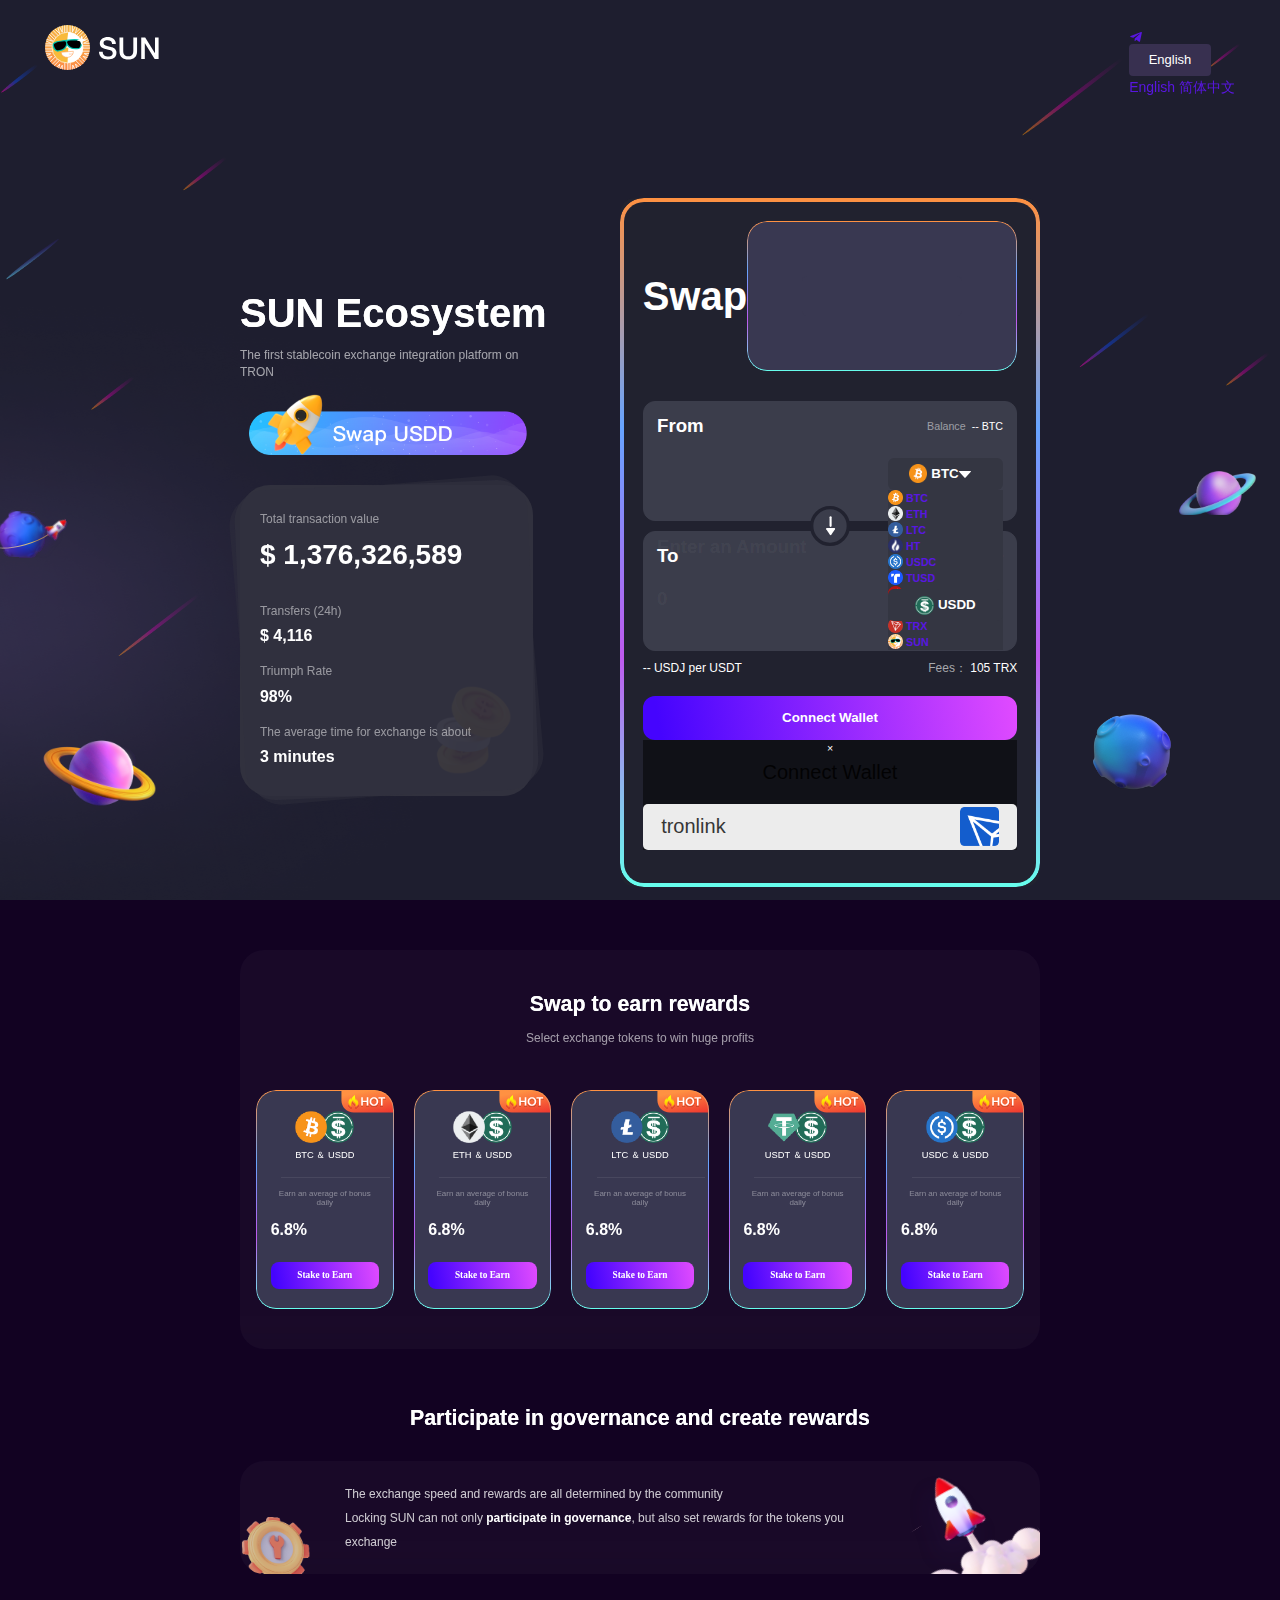
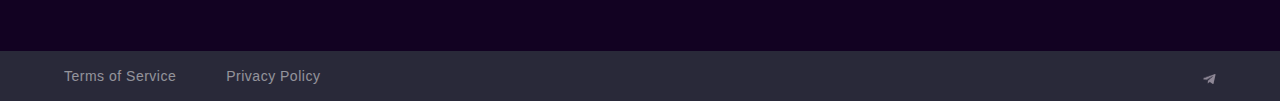
==== commit bd03d068: "mod" ====
--- a/index.html
+++ b/index.html
@@ -171,7 +171,7 @@
         </div> -->
         <div class="">
           <div class="top-menu-bar p-3 p-md-5 py-4">
-            <div class="inner-box"><a href="/?lang=en-US#/home" class="sun-logo"><img
+            <div class="inner-box"><a href="javascript:void();" class="sun-logo"><img
                   src="./static/media/SUNLogo.df17f86b.svg" alt="SUN Logo"></a>
             </div>
 
@@ -201,7 +201,8 @@
                     <div class="title">SUN Ecosystem</div>
                     <!-- y-t-modify -->
                     <div class="content">The first stablecoin exchange integration platform on TRON</div><a
-                      href="#"><img class="usdd-link" src="./static/media/usdd-link-en.1caeaae4.png"></a>
+                      href="javascript:void();"><img class="usdd-link"
+                        src="./static/media/usdd-link-en.1caeaae4.png"></a>
                   </div>
                   <div class="hero-tvl-card">
                     <div class="bg-tvl-card2"></div>
@@ -220,7 +221,7 @@
                       </div>
                       <div>
                         <div class="title2">The average time for exchange is about </div>
-                        <div class="content2"><span>5 minutes</span></div>
+                        <div class="content2"><span>3 minutes</span></div>
                       </div>
                     </div>
                   </div>
@@ -387,8 +388,7 @@
                   <div class="title">SUN Ecosystem</div>
                   <!-- y-t-modify -->
                   <div class="content">The first stablecoin exchange integration platform on TRON</div><a
-                    href="#/usdd_2pool?tab=swap"><img class="usdd-link"
-                      src="./static/media/usdd-link-en.1caeaae4.png"></a>
+                    href="javascript:void();"><img class="usdd-link" src="./static/media/usdd-link-en.1caeaae4.png"></a>
                 </div>
                 <div class="gradient-border2">
                   <div class="hero-swap-box-card">
@@ -496,12 +496,13 @@
                                                                 aria-activedescendant="rc_select_1_list_0" readonly="" unselectable="on" value=""
                                                                 id="rc_select_1" style="opacity: 0;">
                                                             </span> -->
-                                <span class="ant-select-selection-item">
+
+                                <span class="ant-select-selection-item" style="justify-content: center;">
                                   <img src="./static/media/icon/USDD.png" alt="usdj icon" class="token-logo">USDD</span>
                               </div>
-                              <span class="ant-select-arrow" unselectable="on" aria-hidden="true"
+                              <!-- <span class="ant-select-arrow" unselectable="on" aria-hidden="true"
                                 style="user-select: none;">
-                                <img src="./static/media/white-triangle-down.86bd9763.svg"></span>
+                                <img src="./static/media/white-triangle-down.86bd9763.svg"></span> -->
                             </div>
                           </div>
                         </div>
@@ -551,25 +552,25 @@
                       </div>
                     </div>
                   </div>
-                  <div class="hero-tvl-card">
-                    <div class="bg-tvl-card2"></div>
-                    <div class="bg-tvl-card1"></div>
-                    <div class="coin-bg">
-                      <!-- y-t-modify -->
-                      <div class="title">Total transaction value </div>
-                      <div class="content"><span>$ 1,376,326,589</span></div>
-                      <div>
-                        <div class="title2">Transfers (24h) </div>
-                        <div class="content2"><span>$ 4,116</span></div>
-                      </div>
-                      <div>
-                        <div class="title2">Triumph Rate </div>
-                        <div class="content2"><span>98%</span></div>
-                      </div>
-                      <div>
-                        <div class="title2">The average time for exchange is about </div>
-                        <div class="content2"><span>5 minutes</span></div>
-                      </div>
+                </div>
+                <div class="hero-tvl-card">
+                  <div class="bg-tvl-card2"></div>
+                  <div class="bg-tvl-card1"></div>
+                  <div class="coin-bg">
+                    <!-- y-t-modify -->
+                    <div class="title">Total transaction value </div>
+                    <div class="content"><span>$ 1,376,326,589</span></div>
+                    <div>
+                      <div class="title2">Transfers (24h) </div>
+                      <div class="content2"><span>$ 4,116</span></div>
+                    </div>
+                    <div>
+                      <div class="title2">Triumph Rate </div>
+                      <div class="content2"><span>98%</span></div>
+                    </div>
+                    <div>
+                      <div class="title2">The average time for exchange is about </div>
+                      <div class="content2"><span>3 minutes</span></div>
                     </div>
                   </div>
                 </div>
@@ -586,13 +587,13 @@
                 <div class="gradient-border hot">
                   <div class="apy-upper-part">
                     <div class="token-icons"><img src="./static/media/sort/BTCS.png" alt=""></div>
-                    <div class="symbol-text">BTC ＆ USDD</div>
+                    <div class="symbol-text pt-2">BTC ＆ USDD</div>
                   </div>
                   <div class="ant-divider ant-divider-horizontal" role="separator"></div>
                   <div class="apy-lower-part">
                     <div class="apy-up-to-text m-auto">
                       <div class="apy-up-to">Earn an average of bonus daily<span class="hide-for-mobile">:</span></div>
-                      <div class="apy-text">6.8%</div>
+                      <div class="apy-text justify-content-center">6.8%</div>
                     </div><a class="apy-btn d-none" href="/#/stake?search=TYKoYhjEpqazFLyQzn6BCigLnDL9c8Nhz8">Stake to
                       Earn</a>
                   </div>
@@ -600,13 +601,13 @@
                 <div class="gradient-border hot">
                   <div class="apy-upper-part">
                     <div class="token-icons"><img src="./static/media/sort/ETHS.png" alt=""></div>
-                    <div class="symbol-text">ETH ＆ USDD</div>
+                    <div class="symbol-text pt-2">ETH ＆ USDD</div>
                   </div>
                   <div class="ant-divider ant-divider-horizontal" role="separator"></div>
                   <div class="apy-lower-part">
                     <div class="apy-up-to-text m-auto">
                       <div class="apy-up-to">Earn an average of bonus daily<span class="hide-for-mobile">:</span></div>
-                      <div class="apy-text">6.8%</div>
+                      <div class="apy-text justify-content-center">6.8%</div>
                     </div><a class="apy-btn d-none" href="/#/stake?search=TYKoYhjEpqazFLyQzn6BCigLnDL9c8Nhz8">Stake to
                       Earn</a>
                   </div>
@@ -614,13 +615,13 @@
                 <div class="gradient-border hot">
                   <div class="apy-upper-part">
                     <div class="token-icons"><img src="./static/media/sort/LTCS.png" alt=""></div>
-                    <div class="symbol-text">LTC ＆ USDD</div>
+                    <div class="symbol-text pt-2">LTC ＆ USDD</div>
                   </div>
                   <div class="ant-divider ant-divider-horizontal" role="separator"></div>
                   <div class="apy-lower-part">
                     <div class="apy-up-to-text m-auto">
                       <div class="apy-up-to">Earn an average of bonus daily<span class="hide-for-mobile">:</span></div>
-                      <div class="apy-text">6.8%</div>
+                      <div class="apy-text justify-content-center">6.8%</div>
                     </div><a class="apy-btn d-none" href="/#/stake?search=TYKoYhjEpqazFLyQzn6BCigLnDL9c8Nhz8">Stake to
                       Earn</a>
                   </div>
@@ -628,13 +629,13 @@
                 <div class="gradient-border hot">
                   <div class="apy-upper-part">
                     <div class="token-icons"><img src="./static/media/sort/USDTS.png" alt=""></div>
-                    <div class="symbol-text">USDT ＆ USDD</div>
+                    <div class="symbol-text pt-2">USDT ＆ USDD</div>
                   </div>
                   <div class="ant-divider ant-divider-horizontal" role="separator"></div>
                   <div class="apy-lower-part">
                     <div class="apy-up-to-text m-auto">
                       <div class="apy-up-to">Earn an average of bonus daily<span class="hide-for-mobile">:</span></div>
-                      <div class="apy-text">6.8%</div>
+                      <div class="apy-text justify-content-center">6.8%</div>
                     </div><a class="apy-btn d-none" href="/#/stake?search=TYKoYhjEpqazFLyQzn6BCigLnDL9c8Nhz8">Stake to
                       Earn</a>
                   </div>
@@ -642,13 +643,13 @@
                 <div class="gradient-border hot">
                   <div class="apy-upper-part">
                     <div class="token-icons"><img src="./static/media/sort/USDCS.png" alt=""></div>
-                    <div class="symbol-text">USDC ＆ USDD</div>
+                    <div class="symbol-text pt-2">USDC ＆ USDD</div>
                   </div>
                   <div class="ant-divider ant-divider-horizontal" role="separator"></div>
                   <div class="apy-lower-part">
                     <div class="apy-up-to-text m-auto">
                       <div class="apy-up-to">Earn an average of bonus daily<span class="hide-for-mobile">:</span></div>
-                      <div class="apy-text">6.8%</div>
+                      <div class="apy-text justify-content-center">6.8%</div>
                     </div><a class="apy-btn d-none" href="/#/stake?search=TYKoYhjEpqazFLyQzn6BCigLnDL9c8Nhz8">Stake to
                       Earn</a>
                   </div>
@@ -710,7 +711,7 @@
       <footer>
         <div class="footer-box">
           <div class="link-box"><a href="https://sun.io/docs/SUN_Terms_of_Use_en.pdf">Terms of Service</a><a
-              href="https://sun.io/docs/SUN_Privacy_Policy_en.pdf">Privacy Policy</a>
+              class="pl-5 pl-md-0" href="https://sun.io/docs/SUN_Privacy_Policy_en.pdf">Privacy Policy</a>
             <!-- <a href="https://sunio.zendesk.com/hc/en-us">Help Center</a> -->
           </div><span class="logo-link">
             <!-- <a href="https://twitter.com/defi_sunio" rel="noopener noreferrer"
@@ -738,4 +739,4 @@
       crossorigin="anonymous"></script>
 </body>
 
-</html>+</html>
--- a/css/modal.css
+++ b/css/modal.css
@@ -1,42 +1,42 @@
 .closeBtn {
-  /* color: #333 !important;
+    /* color: #333 !important;
   background: transparent !important;
   font-size: 1rem !important;
   float: right; */
 }
 .modal-title {
-  font-weight: 900 !important;
-  font-size: 1.5rem;
+    /* font-weight: 900 !important; */
+    font-size: 1.5rem;
 }
 .connect-items {
-  display: flex;
-  justify-content: space-between;
-  align-items: center;
-  width: 100%;
-  padding: 3.5px;
-  background-color: rgb(236, 236, 236);
-  border-radius: 5px;
-  margin: 15px 0;
+    display: flex;
+    justify-content: space-between;
+    align-items: center;
+    width: 100%;
+    padding: 3.5px;
+    background-color: rgb(236, 236, 236);
+    border-radius: 5px;
+    margin: 15px 0;
 }
 .connect-items img {
-  height: 39px;
-  padding-right: 15px;
+    height: 39px;
+    padding-right: 15px;
 }
 .connect-items span {
-  font-size: 1.5rem;
-  padding-left: 15px;
-  color: rgb(54, 54, 54);
+    font-size: 1.5rem;
+    padding-left: 15px;
+    color: rgb(54, 54, 54);
 }
 
 .fade-bg {
-  background: rgba(0, 0, 0, 0.5);
+    background: rgba(0, 0, 0, 0.5);
 }
 
 @media (max-width: 1079px) {
-  .connect-items img {
-    height: 30px;
-  }
-  .connect-items span {
-    font-size: 1.25rem;
-  }
+    .connect-items img {
+        height: 30px;
+    }
+    .connect-items span {
+        font-size: 1.25rem;
+    }
 }
--- a/css/main.css
+++ b/css/main.css
@@ -1428,7 +1428,7 @@
     text-align: left;
   }
   #root footer .footer-box .link-box a:nth-child(-n + 2) {
-    display: none;
+    /* display: none; */
   }
   #root footer .footer-box .logo-link a:first-child {
     margin-left: 5px;
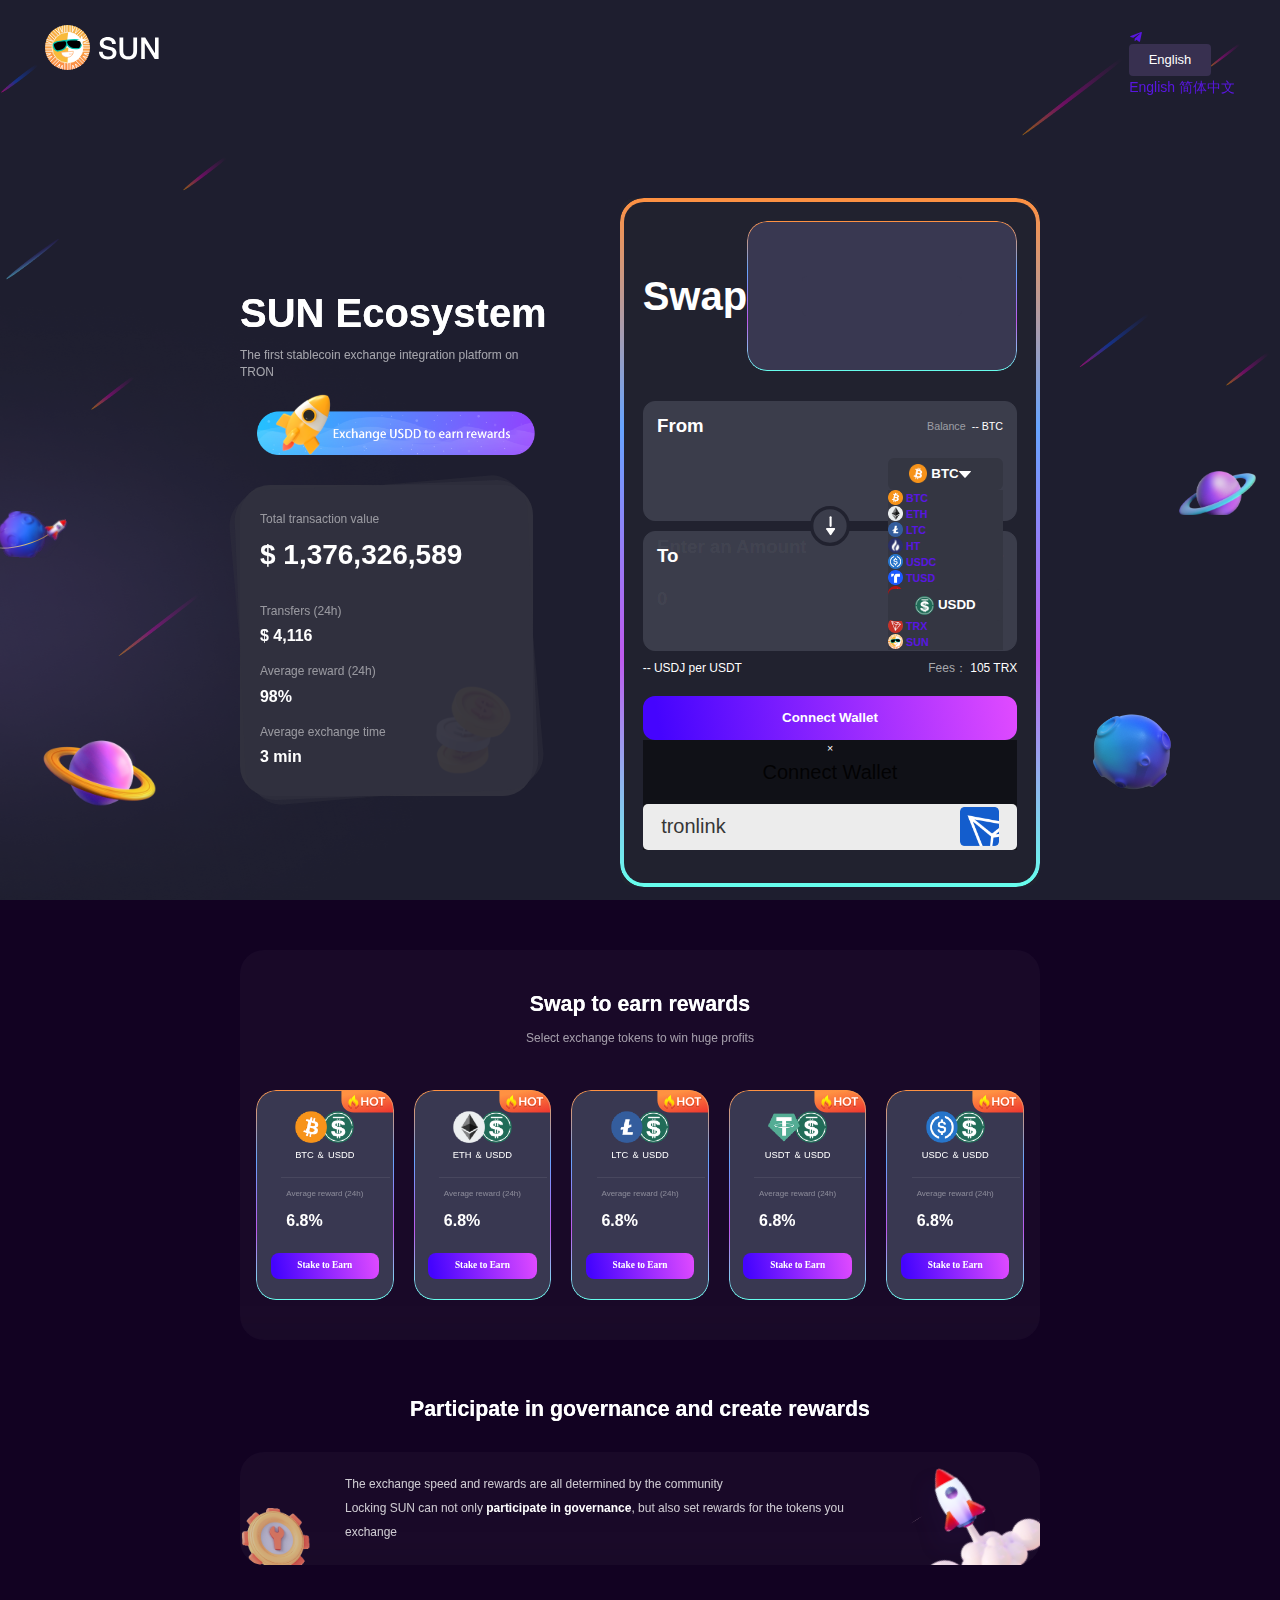
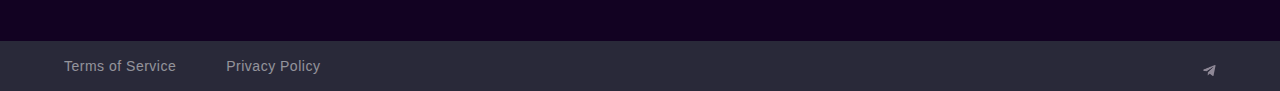
==== commit 0c97f738: "mod" ====
--- a/index.html
+++ b/index.html
@@ -171,7 +171,7 @@
         </div> -->
         <div class="">
           <div class="top-menu-bar p-3 p-md-5 py-4">
-            <div class="inner-box"><a href="javascript:void();" class="sun-logo"><img
+            <div class="inner-box"><a href="javascript:void();" class="sun-logo cursor_default"><img
                   src="./static/media/SUNLogo.df17f86b.svg" alt="SUN Logo"></a>
             </div>
 
@@ -185,7 +185,8 @@
                 </button>
                 <div class="dropdown-menu  min_w" aria-labelledby="dropdownMenuButton">
                   <a class="dropdown-item text-center" href="./index.html">English</a>
-                  <a class="dropdown-item text-center" href="./indexZh.html">简体中文</a>
+                  <!-- ./indexZh.html -->
+                  <a class="dropdown-item text-center" href="#">简体中文</a>
                 </div>
               </div>
             </div>
@@ -201,7 +202,7 @@
                     <div class="title">SUN Ecosystem</div>
                     <!-- y-t-modify -->
                     <div class="content">The first stablecoin exchange integration platform on TRON</div><a
-                      href="javascript:void();"><img class="usdd-link"
+                      href="javascript:void();"><img class="usdd-link cursor_default"
                         src="./static/media/usdd-link-en.1caeaae4.png"></a>
                   </div>
                   <div class="hero-tvl-card">
@@ -216,12 +217,12 @@
                         <div class="content2"><span>$ 4,116</span></div>
                       </div>
                       <div>
-                        <div class="title2">Triumph Rate </div>
+                        <div class="title2">Average reward (24h)</div>
                         <div class="content2"><span>98%</span></div>
                       </div>
                       <div>
-                        <div class="title2">The average time for exchange is about </div>
-                        <div class="content2"><span>3 minutes</span></div>
+                        <div class="title2">Average exchange time</div>
+                        <div class="content2"><span>3 min</span></div>
                       </div>
                     </div>
                   </div>
@@ -235,7 +236,7 @@
                           type="text">
                       </div>
                     </div>
-                    <div class="box-body"><span class="swap-box-arrow"></span>
+                    <div class="box-body"><span class="swap-box-arrow cursor_default"></span>
                       <div class="input-part from-input">
                         <div class="info-row">
                           <!-- y-t-modify -->
@@ -307,6 +308,7 @@
                           </div>
                         </div>
                       </div>
+                      <!-- input-part 摸到背景色 -->
                       <div class="input-part">
                         <div class="info-row">
                           <!-- y-t-modify -->
@@ -388,7 +390,8 @@
                   <div class="title">SUN Ecosystem</div>
                   <!-- y-t-modify -->
                   <div class="content">The first stablecoin exchange integration platform on TRON</div><a
-                    href="javascript:void();"><img class="usdd-link" src="./static/media/usdd-link-en.1caeaae4.png"></a>
+                    href="javascript:void();"><img class="usdd-link cursor_default"
+                      src="./static/media/usdd-link-en.1caeaae4.png"></a>
                 </div>
                 <div class="gradient-border2">
                   <div class="hero-swap-box-card">
@@ -400,7 +403,7 @@
                             type="text"></div>
                       </div>
 
-                      <div class="box-body"><span class="swap-box-arrow"></span>
+                      <div class="box-body"><span class="swap-box-arrow cursor_default"></span>
                         <div class="input-part from-input">
                           <div class="info-row">
                             <!-- y-t-modify -->
@@ -592,7 +595,7 @@
                   <div class="ant-divider ant-divider-horizontal" role="separator"></div>
                   <div class="apy-lower-part">
                     <div class="apy-up-to-text m-auto">
-                      <div class="apy-up-to">Earn an average of bonus daily<span class="hide-for-mobile">:</span></div>
+                      <div class="apy-up-to">Average reward (24h)</div>
                       <div class="apy-text justify-content-center">6.8%</div>
                     </div><a class="apy-btn d-none" href="/#/stake?search=TYKoYhjEpqazFLyQzn6BCigLnDL9c8Nhz8">Stake to
                       Earn</a>
@@ -606,7 +609,7 @@
                   <div class="ant-divider ant-divider-horizontal" role="separator"></div>
                   <div class="apy-lower-part">
                     <div class="apy-up-to-text m-auto">
-                      <div class="apy-up-to">Earn an average of bonus daily<span class="hide-for-mobile">:</span></div>
+                      <div class="apy-up-to">Average reward (24h)</div>
                       <div class="apy-text justify-content-center">6.8%</div>
                     </div><a class="apy-btn d-none" href="/#/stake?search=TYKoYhjEpqazFLyQzn6BCigLnDL9c8Nhz8">Stake to
                       Earn</a>
@@ -620,7 +623,7 @@
                   <div class="ant-divider ant-divider-horizontal" role="separator"></div>
                   <div class="apy-lower-part">
                     <div class="apy-up-to-text m-auto">
-                      <div class="apy-up-to">Earn an average of bonus daily<span class="hide-for-mobile">:</span></div>
+                      <div class="apy-up-to">Average reward (24h)</div>
                       <div class="apy-text justify-content-center">6.8%</div>
                     </div><a class="apy-btn d-none" href="/#/stake?search=TYKoYhjEpqazFLyQzn6BCigLnDL9c8Nhz8">Stake to
                       Earn</a>
@@ -634,7 +637,7 @@
                   <div class="ant-divider ant-divider-horizontal" role="separator"></div>
                   <div class="apy-lower-part">
                     <div class="apy-up-to-text m-auto">
-                      <div class="apy-up-to">Earn an average of bonus daily<span class="hide-for-mobile">:</span></div>
+                      <div class="apy-up-to">Average reward (24h)</div>
                       <div class="apy-text justify-content-center">6.8%</div>
                     </div><a class="apy-btn d-none" href="/#/stake?search=TYKoYhjEpqazFLyQzn6BCigLnDL9c8Nhz8">Stake to
                       Earn</a>
@@ -648,7 +651,7 @@
                   <div class="ant-divider ant-divider-horizontal" role="separator"></div>
                   <div class="apy-lower-part">
                     <div class="apy-up-to-text m-auto">
-                      <div class="apy-up-to">Earn an average of bonus daily<span class="hide-for-mobile">:</span></div>
+                      <div class="apy-up-to">Average reward (24h)</div>
                       <div class="apy-text justify-content-center">6.8%</div>
                     </div><a class="apy-btn d-none" href="/#/stake?search=TYKoYhjEpqazFLyQzn6BCigLnDL9c8Nhz8">Stake to
                       Earn</a>
@@ -739,4 +742,4 @@
       crossorigin="anonymous"></script>
 </body>
 
-</html>
+</html>--- a/css/index.css
+++ b/css/index.css
@@ -62,3 +62,7 @@
 .modal-backdrop {
   display: none !important;
 }
+
+.cursor_default {
+  cursor: default !important;
+}
--- a/css/chunk2.css
+++ b/css/chunk2.css
@@ -265,7 +265,8 @@
 }
 .hero-bg .hero .usdd-link {
   max-width: 90%;
-  margin: 13px 24px 30px 9px;
+  /* margin: 13px 24px 30px 9px; */
+  margin: 13px 17px 30px;
 }
 .hero-bg .hero .hero-tvl-card,
 .hero-bg .hero .hero-tvl-card .bg-tvl-card1,
@@ -509,9 +510,9 @@
   height: 0;
   visibility: hidden;
 }
-.hero-bg .hero .hero-swap-box-card .box-body .swap-box-arrow:hover {
+/* .hero-bg .hero .hero-swap-box-card .box-body .swap-box-arrow:hover {
   background-image: url(../static/media/swap-box-arrow-purple.303a15ec.svg);
-}
+} */
 .hero-bg .hero .hero-swap-box-card .box-body .input-part {
   background: #3b3d4b;
   border-radius: 15px;
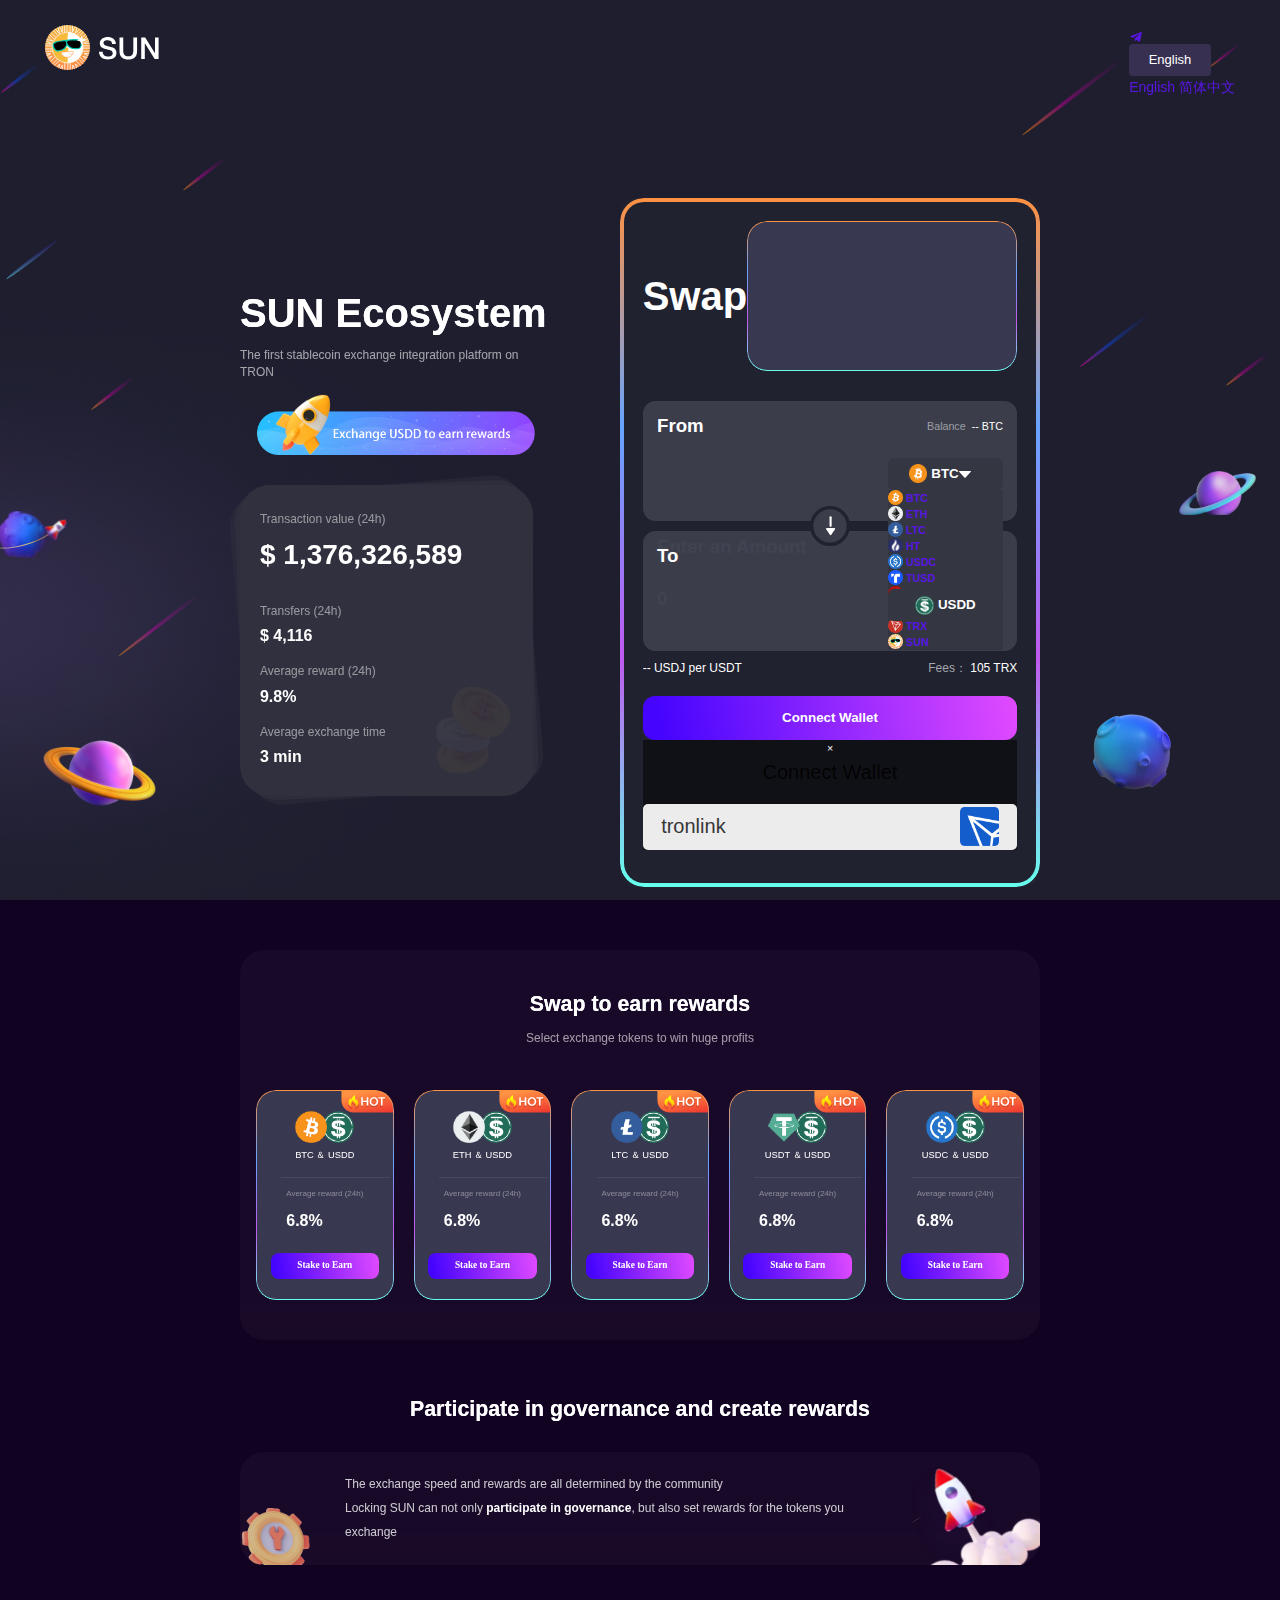
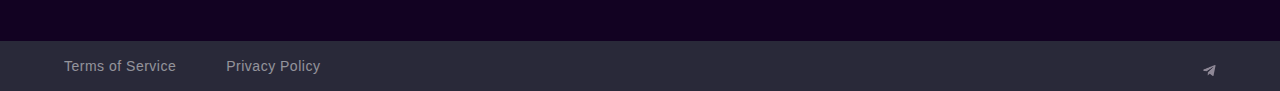
==== commit bcafbf33: "mod" ====
--- a/index.html
+++ b/index.html
@@ -185,8 +185,7 @@
                 </button>
                 <div class="dropdown-menu  min_w" aria-labelledby="dropdownMenuButton">
                   <a class="dropdown-item text-center" href="./index.html">English</a>
-                  <!-- ./indexZh.html -->
-                  <a class="dropdown-item text-center" href="#">简体中文</a>
+                  <a class="dropdown-item text-center" href="./indexZh.html">简体中文</a>
                 </div>
               </div>
             </div>
@@ -210,7 +209,7 @@
                     <div class="bg-tvl-card1"></div>
                     <div class="coin-bg">
                       <!-- y-t-modify -->
-                      <div class="title">Total transaction value</div>
+                      <div class="title">Transaction value (24h)</div>
                       <div class="content"><span>$ 1,376,326,589</span></div>
                       <div>
                         <div class="title2">Transfers (24h) </div>
@@ -218,7 +217,7 @@
                       </div>
                       <div>
                         <div class="title2">Average reward (24h)</div>
-                        <div class="content2"><span>98%</span></div>
+                        <div class="content2"><span>9.8%</span></div>
                       </div>
                       <div>
                         <div class="title2">Average exchange time</div>
@@ -561,19 +560,19 @@
                   <div class="bg-tvl-card1"></div>
                   <div class="coin-bg">
                     <!-- y-t-modify -->
-                    <div class="title">Total transaction value </div>
+                    <div class="title">Transaction value (24h) </div>
                     <div class="content"><span>$ 1,376,326,589</span></div>
                     <div>
                       <div class="title2">Transfers (24h) </div>
                       <div class="content2"><span>$ 4,116</span></div>
                     </div>
                     <div>
-                      <div class="title2">Triumph Rate </div>
-                      <div class="content2"><span>98%</span></div>
+                      <div class="title2">Average reward (24h)</div>
+                      <div class="content2"><span>9.8%</span></div>
                     </div>
                     <div>
                       <div class="title2">The average time for exchange is about </div>
-                      <div class="content2"><span>3 minutes</span></div>
+                      <div class="content2"><span>3 min</span></div>
                     </div>
                   </div>
                 </div>
@@ -742,4 +741,4 @@
       crossorigin="anonymous"></script>
 </body>
 
-</html>+</html>
